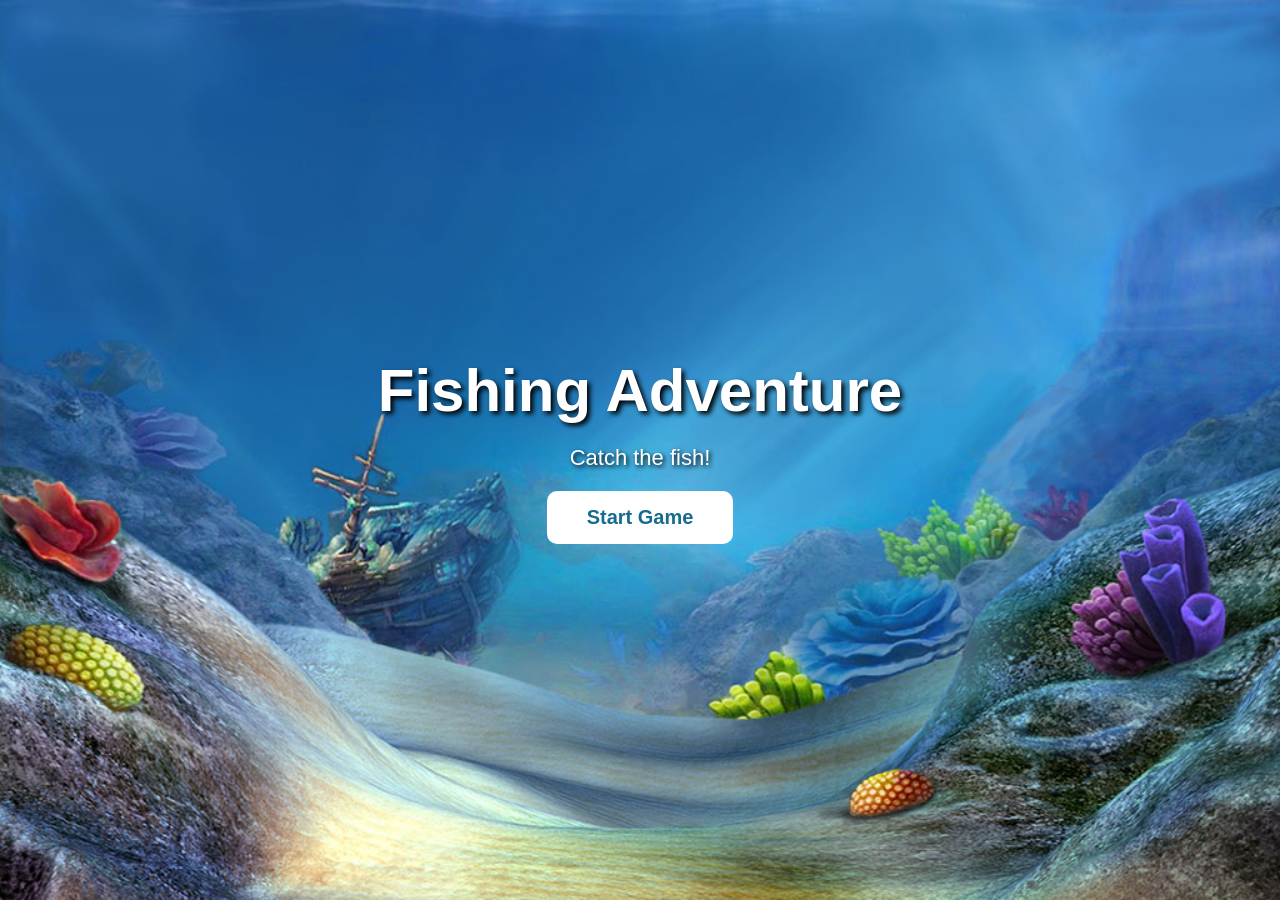
==== index.html @ b9acf716 "Add initial README and improve fish environment and fish movement" ====
<!DOCTYPE html>
<html lang="en">
<head>
  <meta charset="UTF-8">
  <meta name="viewport" content="width=device-width, initial-scale=1.0">

  <title>Fishing Adventure</title>

  <link rel="stylesheet" href="style.css">
</head>

<body>

  <!-- START SCREEN -->

  <div id="start-screen" class="start-screen">

    <div class="menu-content">

      <h1>Fishing Adventure</h1>

      <p>Catch the fish!</p>

      <button id="start-btn">
        Start Game
      </button>

    </div>

  </div>


  <!-- GAME SCREEN -->

  <div id="game-screen" class="game-screen">

    <!-- GAME INFO -->

    <div class="game-info">

      <div class="info-box">
        <span>Score</span>
        <strong id="score">0</strong>
      </div>

      <div class="info-box">
        <span>Fish Caught</span>
        <strong id="fish-caught">0</strong>
      </div>

      <div class="info-box">
        <span>Time</span>
        <strong id="timer">60</strong>
      </div>

    </div>


    <!-- FISH AREA -->

    <div id="game-area" class="game-area"></div>


    <!-- GAME OVER -->

    <div id="game-over" class="game-over">

      <h2>Game Over!</h2>

      <p>Your Score</p>

      <strong id="final-score">0</strong>

      <p>
        Fish Caught:
        <span id="final-fish">0</span>
      </p>

      <button id="restart-btn">
        Play Again
      </button>

    </div>

  </div>


  <script src="script.js"></script>

</body>
</html>
---- style.css ----
/* =========================
   RESET
========================= */

* {
  margin: 0;
  padding: 0;
  box-sizing: border-box;
}


/* =========================
   BODY
========================= */

body {
  font-family: Arial, sans-serif;
  overflow: hidden;
}


/* =========================
   START SCREEN
========================= */

.start-screen {
  position: fixed;

  inset: 0;

  z-index: 100;

  width: 100vw;
  height: 100vh;

  background-image: url("assets/images/startbg.jpg");

  background-size: cover;

  background-position: center;

  background-repeat: no-repeat;

  display: flex;

  justify-content: center;

  align-items: center;
}


.menu-content {
  display: flex;

  flex-direction: column;

  align-items: center;

  gap: 20px;
}


.menu-content h1 {
  font-size: 60px;

  color: white;

  text-shadow:
    3px 3px 5px black;
}


.menu-content p {
  font-size: 22px;

  color: white;

  text-shadow:
    2px 2px 4px black;
}


/* =========================
   BUTTONS
========================= */

button {
  padding: 15px 40px;

  border: none;

  border-radius: 10px;

  font-size: 20px;

  font-weight: bold;

  cursor: pointer;

  background-color: white;

  color: #166b8f;
}


button:hover {
  transform: scale(1.08);
}


/* =========================
   GAME SCREEN
========================= */

.game-screen {
  display: none;

  position: fixed;

  inset: 0;

  width: 100vw;

  height: 100vh;

  background-image:
    url("assets/images/game_bg_2_hd.jpg");

  background-size: cover;

  background-position: center;

  background-repeat: no-repeat;
}


/* =========================
   GAME INFO
========================= */

.game-info {
  position: absolute;

  top: 20px;

  left: 50%;

  transform: translateX(-50%);

  display: flex;

  gap: 15px;

  z-index: 50;
}


.info-box {
  min-width: 120px;

  padding: 10px 20px;

  background-color:
    rgba(255, 255, 255, 0.9);

  border-radius: 10px;

  text-align: center;
}


.info-box span {
  display: block;

  font-size: 14px;
}


.info-box strong {
  display: block;

  margin-top: 5px;

  font-size: 22px;

  color: #166b8f;
}


/* =========================
   GAME AREA
========================= */

.game-area {
  position: absolute;

  inset: 0;

  width: 100%;

  height: 100%;

  overflow: hidden;
}


/* =========================
   FISH
========================= */

.fish {
  position: absolute;

  width: 100px;

  height: 100px;

  cursor: pointer;

  z-index: 20;

  user-select: none;

  transition: transform 0.2s;
}


.fish:hover {
  transform: scale(1.1);
}


/* =========================
   GAME OVER
========================= */

.game-over {
  display: none;

  position: absolute;

  top: 50%;

  left: 50%;

  transform: translate(-50%, -50%);

  min-width: 350px;

  padding: 40px;

  background-color:
    rgba(255, 255, 255, 0.95);

  border-radius: 20px;

  text-align: center;

  z-index: 200;
}


.game-over h2 {
  font-size: 40px;

  margin-bottom: 20px;

  color: #166b8f;
}


.game-over p {
  font-size: 20px;

  margin: 10px 0;
}


#final-score {
  display: block;

  font-size: 60px;

  color: #166b8f;

  margin: 10px;
}


#restart-btn {
  margin-top: 20px;
}
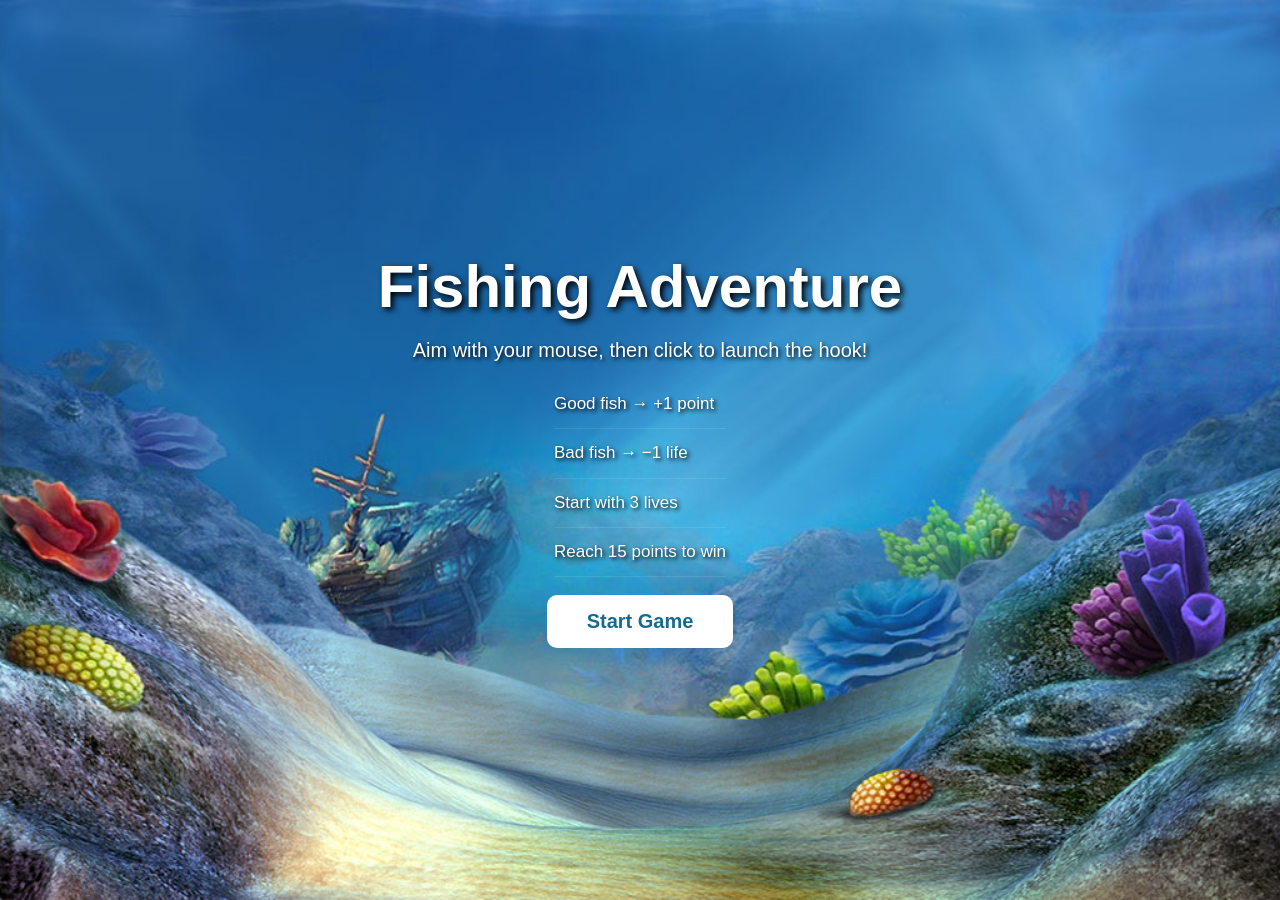
==== commit 54e0ee85: "Add fish movement, bad fish effects, and fishing rod mechanics" ====
--- a/index.html
+++ b/index.html
@@ -1,91 +1,84 @@
 <!DOCTYPE html>
 <html lang="en">
+
 <head>
   <meta charset="UTF-8">
   <meta name="viewport" content="width=device-width, initial-scale=1.0">
-
   <title>Fishing Adventure</title>
-
   <link rel="stylesheet" href="style.css">
 </head>
 
 <body>
 
-  <!-- START SCREEN -->
+<!-- ========================= START SCREEN ========================= -->
+<div id="start-screen" class="start-screen">
+  <div class="menu-content">
+    <h1>Fishing Adventure</h1>
+    <p>Aim with your mouse, then click to launch the hook!</p>
 
-  <div id="start-screen" class="start-screen">
+    <!-- تم تعديل القائمة لإزالة الإيموجي وجعلها أنظف -->
+    <ul class="rules">
+      <li>Good fish → +1 point</li>
+      <li>Bad fish → −1 life</li>
+      <li>Start with 3 lives</li>
+      <li>Reach 15 points to win</li>
+    </ul>
 
-    <div class="menu-content">
+    <button id="start-btn">Start Game</button>
+  </div>
+</div>
 
-      <h1>Fishing Adventure</h1>
+  <!-- ========================= GAME SCREEN ========================= -->
+  <div id="game-screen" class="game-screen">
 
-      <p>Catch the fish!</p>
+    <!-- HUD -->
+    <div class="game-info">
+      <div class="info-box">
+        <span>Score</span>
+        <strong id="score">0</strong>
+      </div>
+      <div class="info-box">
+        <span>Fish Caught</span>
+        <strong id="fish-caught">0</strong>
+      </div>
+      <div class="info-box">
+        <span>Lives</span>
+        <strong id="lives">❤️❤️❤️</strong>
+      </div>
+    </div>
 
-      <button id="start-btn">
-        Start Game
-      </button>
+    <!-- GAME AREA -->
+    <div id="game-area" class="game-area">
 
+      <!-- Fishing rod -->
+      <div id="rod">
+        <img id="rod-img" src="assets/images/rod.png" alt="">
+        <span id="rod-fallback">🎣</span>
+      </div>
+
+      <!-- Line + aim guide -->
+      <svg id="line-layer">
+        <line id="aim-line"  x1="0" y1="0" x2="0" y2="0"></line>
+        <line id="fish-line" x1="0" y1="0" x2="0" y2="0"></line>
+      </svg>
+
+      <!-- Hook -->
+      <div id="hook">🪝</div>
+
+    </div>
+
+    <!-- RESULT -->
+    <div id="game-over" class="game-over">
+      <h2 id="result-title">Game Over!</h2>
+      <p>Your Score</p>
+      <strong id="final-score">0</strong>
+      <p>Fish Caught: <span id="final-fish">0</span></p>
+      <button id="restart-btn">Play Again</button>
     </div>
 
   </div>
 
+  <script src="script.js"></script>
+</body>
 
-  <!-- GAME SCREEN -->
-
-  <div id="game-screen" class="game-screen">
-
-    <!-- GAME INFO -->
-
-    <div class="game-info">
-
-      <div class="info-box">
-        <span>Score</span>
-        <strong id="score">0</strong>
-      </div>
-
-      <div class="info-box">
-        <span>Fish Caught</span>
-        <strong id="fish-caught">0</strong>
-      </div>
-
-      <div class="info-box">
-        <span>Time</span>
-        <strong id="timer">60</strong>
-      </div>
-
-    </div>
-
-
-    <!-- FISH AREA -->
-
-    <div id="game-area" class="game-area"></div>
-
-
-    <!-- GAME OVER -->
-
-    <div id="game-over" class="game-over">
-
-      <h2>Game Over!</h2>
-
-      <p>Your Score</p>
-
-      <strong id="final-score">0</strong>
-
-      <p>
-        Fish Caught:
-        <span id="final-fish">0</span>
-      </p>
-
-      <button id="restart-btn">
-        Play Again
-      </button>
-
-    </div>
-
-  </div>
-
-
-  <script src="script.js"></script>
-
-</body>
 </html>
--- a/style.css
+++ b/style.css
@@ -1,291 +1,293 @@
-/* =========================
-   RESET
-========================= */
-
+/* ========================= RESET ========================= */
 * {
   margin: 0;
   padding: 0;
   box-sizing: border-box;
 }
 
-
-/* =========================
-   BODY
-========================= */
-
 body {
-  font-family: Arial, sans-serif;
+  font-family: Arial, Helvetica, sans-serif;
   overflow: hidden;
-}
-
-
-/* =========================
-   START SCREEN
-========================= */
-
+  background: #0b3d5c;
+}
+
+/* ========================= START SCREEN ========================= */
 .start-screen {
   position: fixed;
-
-  inset: 0;
-
+  inset: 0;
   z-index: 100;
-
-  width: 100vw;
-  height: 100vh;
-
+  background-color: #0b3d5c;
   background-image: url("assets/images/startbg.jpg");
-
   background-size: cover;
-
   background-position: center;
-
-  background-repeat: no-repeat;
-
   display: flex;
-
   justify-content: center;
-
   align-items: center;
 }
-
 
 .menu-content {
   display: flex;
-
   flex-direction: column;
-
   align-items: center;
-
-  gap: 20px;
-}
-
+  gap: 18px;
+  padding: 30px;
+}
 
 .menu-content h1 {
   font-size: 60px;
-
-  color: white;
-
-  text-shadow:
-    3px 3px 5px black;
-}
-
+  color: #fff;
+  text-shadow: 3px 3px 6px #000;
+}
 
 .menu-content p {
-  font-size: 22px;
-
-  color: white;
-
-  text-shadow:
-    2px 2px 4px black;
-}
-
-
-/* =========================
-   BUTTONS
-========================= */
-
+  font-size: 20px;
+  color: #fff;
+  text-shadow: 2px 2px 4px #000;
+}
+
+/* هذا الكود place for .rules */
+.rules {
+  list-style: none;
+  color: #fff;
+  font-size: 17px;
+  line-height: 1.9;
+  text-shadow: 2px 2px 4px #000;
+  /* تم إزالة الخلفية السوداء واللب organzing */
+}
+
+.rules li {
+  padding: 8px 0;
+  border-bottom: 1px solid rgba(255,255,255,0.1);
+}
+
+
+/* ========================= BUTTONS ========================= */
 button {
   padding: 15px 40px;
-
   border: none;
-
   border-radius: 10px;
-
   font-size: 20px;
-
   font-weight: bold;
-
   cursor: pointer;
-
-  background-color: white;
-
-  color: #166b8f;
-}
-
+  background-color: #fff;
+  color: #166b8f;
+  transition: transform .12s ease;
+}
 
 button:hover {
   transform: scale(1.08);
 }
 
-
-/* =========================
-   GAME SCREEN
-========================= */
-
+/* ========================= GAME SCREEN ========================= */
 .game-screen {
   display: none;
-
   position: fixed;
-
-  inset: 0;
-
-  width: 100vw;
-
-  height: 100vh;
-
-  background-image:
-    url("assets/images/game_bg_2_hd.jpg");
-
+  inset: 0;
+  background-color: #0b4a6f;
+  background-image: url("assets/images/game_bg_2_hd.jpg");
   background-size: cover;
-
   background-position: center;
-
-  background-repeat: no-repeat;
-}
-
-
-/* =========================
-   GAME INFO
-========================= */
-
+}
+
+/* ========================= HUD ========================= */
+/* ========================= HUD STYLE ========================= */
 .game-info {
   position: absolute;
-
   top: 20px;
-
   left: 50%;
-
   transform: translateX(-50%);
-
   display: flex;
-
-  gap: 15px;
-
+  gap: 25px;
   z-index: 50;
 }
 
-
 .info-box {
-  min-width: 120px;
-
-  padding: 10px 20px;
-
-  background-color:
-    rgba(255, 255, 255, 0.9);
-
-  border-radius: 10px;
-
+  min-width: 140px;
+  padding: 20px 30px;
+  background: rgba(255, 255, 255, 0.92);
+  backdrop-filter: blur(10px); /* Effect glassmaking */
+  border-radius: 25px;
   text-align: center;
-}
-
+  border: 1px solid rgba(255, 255, 255, 0.5);
+  box-shadow: 0 10px 40px rgba(0, 0, 0, 0.5);
+  transition: all 0.3s ease;
+}
+
+.info-box:hover {
+  box-shadow: 0 15px 50px rgba(0, 0, 0, 0.7);
+  transform: translateY(-5px);
+}
 
 .info-box span {
   display: block;
-
   font-size: 14px;
-}
-
+  color: #88c2d6; /* لون خفيف للعناوين */
+  text-transform: uppercase;
+  letter-spacing: 1px;
+  margin-bottom: 8px;
+}
 
 .info-box strong {
   display: block;
-
-  margin-top: 5px;
-
-  font-size: 22px;
-
-  color: #166b8f;
-}
-
-
-/* =========================
-   GAME AREA
-========================= */
-
+  font-size: 28px;
+  color: #166b8f;
+  font-weight: 900;
+  text-shadow: 2px 2px 4px rgba(0, 0, 0, 0.5);
+}
+/* ========================= GAME AREA ========================= */
 .game-area {
   position: absolute;
-
-  inset: 0;
-
+  inset: 0;
+  overflow: hidden;
+  cursor: crosshair;
+}
+
+/* every child is click-through so the area itself gets the click */
+.game-area > * {
+  pointer-events: none;
+}
+
+/* ========================= ROD ========================= */
+/* ========================= ROD ========================= */
+#rod {
+  position: absolute;
+  z-index: 30;
+  will-change: transform;
+}
+
+#rod-img {
   width: 100%;
-
   height: 100%;
-
-  overflow: hidden;
-}
-
-
-/* =========================
-   FISH
-========================= */
-
+  object-fit: contain;
+  display: block;
+  user-select: none;
+  -webkit-user-drag: none;
+}
+
+#rod-fallback {
+  display: none;
+  font-size: 64px;
+  line-height: 1;
+  text-align: center;
+}
+
+/* نقطة المعايرة الحمراء */
+#anchor-dot {
+  position: absolute;
+  width: 10px;
+  height: 10px;
+  margin: -5px 0 0 -5px;
+  border-radius: 50%;
+  background: #ff2d2d;
+  box-shadow: 0 0 8px #ff2d2d;
+  z-index: 99;
+  display: none;
+}
+
+/* ========================= LINE LAYER ========================= */
+#line-layer {
+  position: absolute;
+  inset: 0;
+  width: 100%;
+  height: 100%;
+  z-index: 28;
+}
+
+#fish-line {
+  stroke: #ffffff;
+  stroke-width: 2;
+  visibility: hidden;
+}
+
+#aim-line {
+  stroke: rgba(255, 255, 255, .55);
+  stroke-width: 3;
+  stroke-dasharray: 8 8;
+  stroke-linecap: round;
+  visibility: hidden;
+}
+
+/* ========================= HOOK ========================= */
+#hook {
+  position: absolute;
+  left: 0;
+  top: 0;
+  font-size: 30px;
+  line-height: 1;
+  z-index: 32;
+  visibility: hidden;
+  filter: drop-shadow(0 0 3px rgba(0, 0, 0, .6));
+}
+
+/* ========================= FISH ========================= */
 .fish {
   position: absolute;
-
   width: 100px;
-
   height: 100px;
-
-  cursor: pointer;
-
   z-index: 20;
-
-  user-select: none;
-
-  transition: transform 0.2s;
-}
-
-
-.fish:hover {
-  transform: scale(1.1);
-}
-
-
-/* =========================
-   GAME OVER
-========================= */
-
+}
+
+.fish.bad {
+  filter: drop-shadow(0 0 8px #ff2d2d) hue-rotate(-20deg) saturate(1.6);
+  animation: badPulse 1s ease-in-out infinite;
+}
+
+@keyframes badPulse {
+  0%, 100% { filter: drop-shadow(0 0 6px #ff2d2d) saturate(1.5); }
+  50%      { filter: drop-shadow(0 0 16px #ff2d2d) saturate(2); }
+}
+
+/* ========================= POPUP FEEDBACK ========================= */
+.popup {
+  position: absolute;
+  z-index: 60;
+  font-size: 30px;
+  font-weight: bold;
+  text-shadow: 2px 2px 4px #000;
+  transform: translate(-50%, -50%);
+  animation: floatUp .9s ease-out forwards;
+}
+
+.popup.good { color: #6cff7a; }
+.popup.bad  { color: #ff5f5f; }
+
+@keyframes floatUp {
+  0%   { opacity: 1; transform: translate(-50%, -50%) scale(1); }
+  100% { opacity: 0; transform: translate(-50%, -160%) scale(1.4); }
+}
+
+/* ========================= GAME OVER ========================= */
 .game-over {
   display: none;
-
-  position: absolute;
-
+  position: absolute;
   top: 50%;
-
   left: 50%;
-
   transform: translate(-50%, -50%);
-
   min-width: 350px;
-
   padding: 40px;
-
-  background-color:
-    rgba(255, 255, 255, 0.95);
-
+  background-color: rgba(255, 255, 255, .95);
   border-radius: 20px;
-
   text-align: center;
-
   z-index: 200;
 }
-
 
 .game-over h2 {
   font-size: 40px;
-
   margin-bottom: 20px;
-
-  color: #166b8f;
-}
-
+  color: #166b8f;
+}
 
 .game-over p {
   font-size: 20px;
-
   margin: 10px 0;
 }
 
-
 #final-score {
   display: block;
-
   font-size: 60px;
-
-  color: #166b8f;
-
+  color: #166b8f;
   margin: 10px;
 }
-
 
 #restart-btn {
   margin-top: 20px;
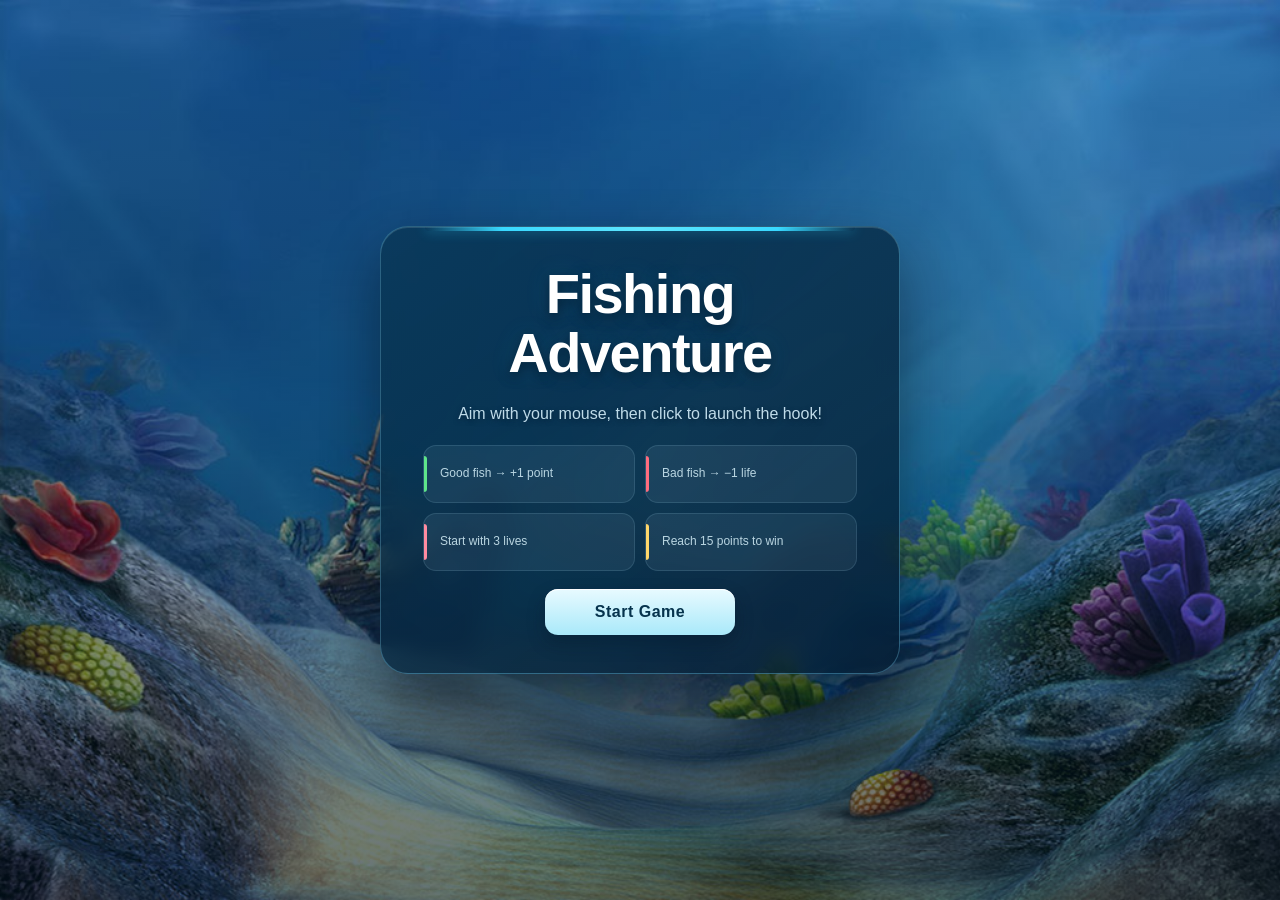
==== commit 1ab8a670: "add some comments" ====
--- a/index.html
+++ b/index.html
@@ -1,4 +1,5 @@
 <!DOCTYPE html>
+
 <html lang="en">
 
 <head>
@@ -10,75 +11,91 @@
 
 <body>
 
-<!-- ========================= START SCREEN ========================= -->
+<!-- Start menu -->
+
 <div id="start-screen" class="start-screen">
   <div class="menu-content">
     <h1>Fishing Adventure</h1>
     <p>Aim with your mouse, then click to launch the hook!</p>
 
-    <!-- تم تعديل القائمة لإزالة الإيموجي وجعلها أنظف -->
-    <ul class="rules">
-      <li>Good fish → +1 point</li>
-      <li>Bad fish → −1 life</li>
-      <li>Start with 3 lives</li>
-      <li>Reach 15 points to win</li>
-    </ul>
 
-    <button id="start-btn">Start Game</button>
+<!-- Game rules -->
+<ul class="rules">
+  <li>Good fish → +1 point</li>
+  <li>Bad fish → −1 life</li>
+  <li>Start with 3 lives</li>
+  <li>Reach 15 points to win</li>
+</ul>
+
+<button id="start-btn">Start Game</button>
+
+
   </div>
 </div>
 
-  <!-- ========================= GAME SCREEN ========================= -->
-  <div id="game-screen" class="game-screen">
+<!-- Game screen -->
 
-    <!-- HUD -->
-    <div class="game-info">
-      <div class="info-box">
-        <span>Score</span>
-        <strong id="score">0</strong>
-      </div>
-      <div class="info-box">
-        <span>Fish Caught</span>
-        <strong id="fish-caught">0</strong>
-      </div>
-      <div class="info-box">
-        <span>Lives</span>
-        <strong id="lives">❤️❤️❤️</strong>
-      </div>
+<div id="game-screen" class="game-screen">
+
+  <!-- Score and lives -->
+
+  <div class="game-info">
+    <div class="info-box">
+      <span>Score</span>
+      <strong id="score">0</strong>
     </div>
 
-    <!-- GAME AREA -->
-    <div id="game-area" class="game-area">
+```
+<div class="info-box">
+  <span>Fish Caught</span>
+  <strong id="fish-caught">0</strong>
+</div>
 
-      <!-- Fishing rod -->
-      <div id="rod">
-        <img id="rod-img" src="assets/images/rod.png" alt="">
-        <span id="rod-fallback">🎣</span>
-      </div>
-
-      <!-- Line + aim guide -->
-      <svg id="line-layer">
-        <line id="aim-line"  x1="0" y1="0" x2="0" y2="0"></line>
-        <line id="fish-line" x1="0" y1="0" x2="0" y2="0"></line>
-      </svg>
-
-      <!-- Hook -->
-      <div id="hook">🪝</div>
-
-    </div>
-
-    <!-- RESULT -->
-    <div id="game-over" class="game-over">
-      <h2 id="result-title">Game Over!</h2>
-      <p>Your Score</p>
-      <strong id="final-score">0</strong>
-      <p>Fish Caught: <span id="final-fish">0</span></p>
-      <button id="restart-btn">Play Again</button>
-    </div>
+<div class="info-box">
+  <span>Lives</span>
+  <strong id="lives">❤️❤️❤️</strong>
+</div>
+```
 
   </div>
 
-  <script src="script.js"></script>
+  <!-- Game area -->
+
+  <div id="game-area" class="game-area">
+
+```
+<!-- Fishing rod -->
+<div id="rod">
+  <img id="rod-img" src="assets/images/rod.png" alt="">
+  <span id="rod-fallback">🎣</span>
+</div>
+
+<!-- Lines for aiming and fishing -->
+<svg id="line-layer">
+  <line id="aim-line" x1="0" y1="0" x2="0" y2="0"></line>
+  <line id="fish-line" x1="0" y1="0" x2="0" y2="0"></line>
+</svg>
+
+<!-- Hook -->
+<div id="hook">🪝</div>
+```
+
+  </div>
+
+  <!-- Game result -->
+
+  <div id="game-over" class="game-over">
+    <h2 id="result-title">Game Over!</h2>
+    <p>Your Score</p>
+    <strong id="final-score">0</strong>
+    <p>Fish Caught: <span id="final-fish">0</span></p>
+    <button id="restart-btn">Play Again</button>
+  </div>
+
+</div>
+
+<script src="script.js"></script>
+
 </body>
 
-</html>+</html>
--- a/style.css
+++ b/style.css
@@ -1,294 +1,707 @@
-/* ========================= RESET ========================= */
+/* Reset */
+
 * {
   margin: 0;
   padding: 0;
   box-sizing: border-box;
-}
-
+  }
+
+html,
 body {
-  font-family: Arial, Helvetica, sans-serif;
-  overflow: hidden;
-  background: #0b3d5c;
-}
-
-/* ========================= START SCREEN ========================= */
+width: 100%;
+height: 100%;
+}
+
+body {
+font-family: Arial, Helvetica, sans-serif;
+overflow: hidden;
+background: #062d47;
+}
+
+/* Start screen */
 .start-screen {
-  position: fixed;
-  inset: 0;
-  z-index: 100;
-  background-color: #0b3d5c;
-  background-image: url("assets/images/startbg.jpg");
-  background-size: cover;
-  background-position: center;
-  display: flex;
-  justify-content: center;
-  align-items: center;
+position: fixed;
+inset: 0;
+z-index: 300;
+
+display: flex;
+align-items: center;
+justify-content: center;
+
+padding: 24px;
+
+background-color: #0b3d5c;
+background-image:
+linear-gradient(
+180deg,
+rgba(3, 27, 46, 0.15),
+rgba(2, 22, 38, 0.6)
+),
+url("assets/images/startbg.jpg");
+
+background-size: cover;
+background-position: center;
 }
 
 .menu-content {
-  display: flex;
-  flex-direction: column;
-  align-items: center;
-  gap: 18px;
-  padding: 30px;
+position: relative;
+width: min(520px, 94vw);
+
+display: flex;
+flex-direction: column;
+align-items: center;
+gap: 18px;
+
+padding: 38px 42px;
+
+background:
+linear-gradient(
+145deg,
+rgba(8, 54, 84, 0.78),
+rgba(4, 28, 50, 0.82)
+);
+
+border: 1px solid rgba(126, 219, 250, 0.3);
+border-radius: 28px;
+
+box-shadow:
+0 24px 55px rgba(0, 15, 30, 0.48),
+inset 0 1px 0 rgba(255, 255, 255, 0.13);
+
+backdrop-filter: blur(10px);
+-webkit-backdrop-filter: blur(10px);
+
+overflow: hidden;
+}
+
+/* Top line */
+.menu-content::before {
+content: "";
+position: absolute;
+top: 0;
+left: 44px;
+right: 44px;
+height: 4px;
+
+background: linear-gradient(
+90deg,
+transparent,
+#38d8ff 18%,
+#5ee6ff 50%,
+#38d8ff 82%,
+transparent
+);
+
+border-radius: 0 0 8px 8px;
+box-shadow: 0 0 12px rgba(56, 216, 255, 0.42);
 }
 
 .menu-content h1 {
-  font-size: 60px;
-  color: #fff;
-  text-shadow: 3px 3px 6px #000;
+color: #ffffff;
+font-size: clamp(38px, 5vw, 56px);
+font-weight: 900;
+line-height: 1.05;
+letter-spacing: -1.5px;
+text-align: center;
+
+text-shadow:
+0 4px 12px rgba(0, 19, 35, 0.65),
+0 0 25px rgba(64, 207, 255, 0.15);
 }
 
 .menu-content p {
-  font-size: 20px;
-  color: #fff;
-  text-shadow: 2px 2px 4px #000;
-}
-
-/* هذا الكود place for .rules */
+max-width: 400px;
+
+color: rgba(218, 244, 255, 0.88);
+font-size: 16px;
+line-height: 1.6;
+text-align: center;
+
+text-shadow: 0 2px 5px rgba(0, 20, 38, 0.5);
+}
+
+/* Game rules */
 .rules {
-  list-style: none;
-  color: #fff;
-  font-size: 17px;
-  line-height: 1.9;
-  text-shadow: 2px 2px 4px #000;
-  /* تم إزالة الخلفية السوداء واللب organzing */
+width: 100%;
+
+display: grid;
+grid-template-columns: 1fr 1fr;
+gap: 10px;
+
+list-style: none;
 }
 
 .rules li {
-  padding: 8px 0;
-  border-bottom: 1px solid rgba(255,255,255,0.1);
-}
-
-
-/* ========================= BUTTONS ========================= */
+position: relative;
+
+min-height: 58px;
+padding: 11px 12px 11px 16px;
+
+display: flex;
+flex-direction: column;
+justify-content: center;
+gap: 3px;
+
+background: rgba(204, 240, 255, 0.07);
+border: 1px solid rgba(177, 231, 251, 0.13);
+border-radius: 13px;
+
+color: rgba(221, 246, 255, 0.82);
+font-size: 12px;
+line-height: 1.25;
+
+overflow: hidden;
+}
+
+/* Rule colors */
+.rules li::before {
+content: "";
+position: absolute;
+top: 10px;
+bottom: 10px;
+left: 0;
+
+width: 3px;
+border-radius: 0 5px 5px 0;
+}
+
+.rules li:nth-child(1)::before {
+background: #5ee58a;
+}
+
+.rules li:nth-child(2)::before {
+background: #ff6c7e;
+}
+
+.rules li:nth-child(3)::before {
+background: #ff8ba0;
+}
+
+.rules li:nth-child(4)::before {
+background: #ffd76a;
+}
+
+.rule-title {
+color: #ffffff;
+font-size: 13px;
+font-weight: 800;
+letter-spacing: 0.3px;
+}
+
+.rule-value {
+color: rgba(195, 233, 247, 0.72);
+font-size: 11px;
+font-weight: 600;
+}
+
+/* Buttons */
 button {
-  padding: 15px 40px;
-  border: none;
-  border-radius: 10px;
-  font-size: 20px;
-  font-weight: bold;
-  cursor: pointer;
-  background-color: #fff;
-  color: #166b8f;
-  transition: transform .12s ease;
+min-width: 190px;
+padding: 14px 32px;
+
+border: 0;
+border-radius: 13px;
+
+color: #06334d;
+background: linear-gradient(180deg, #e8faff, #a9e9fa);
+
+font-family: inherit;
+font-size: 16px;
+font-weight: 900;
+letter-spacing: 0.5px;
+
+cursor: pointer;
+
+box-shadow:
+0 8px 18px rgba(0, 19, 34, 0.3),
+inset 0 1px 0 rgba(255, 255, 255, 0.9);
+
+transition:
+transform 0.18s ease,
+box-shadow 0.18s ease,
+filter 0.18s ease;
 }
 
 button:hover {
-  transform: scale(1.08);
-}
-
-/* ========================= GAME SCREEN ========================= */
+transform: translateY(-2px);
+filter: brightness(1.05);
+
+box-shadow:
+0 12px 24px rgba(0, 19, 34, 0.38),
+inset 0 1px 0 rgba(255, 255, 255, 0.95);
+}
+
+button:active {
+transform: translateY(0);
+}
+
+/* Game screen */
 .game-screen {
-  display: none;
-  position: fixed;
-  inset: 0;
-  background-color: #0b4a6f;
-  background-image: url("assets/images/game_bg_2_hd.jpg");
-  background-size: cover;
-  background-position: center;
-}
-
-/* ========================= HUD ========================= */
-/* ========================= HUD STYLE ========================= */
+display: none;
+position: fixed;
+inset: 0;
+
+background-color: #0b4a6f;
+background-image: url("assets/images/game_bg_2_hd.jpg");
+background-size: cover;
+background-position: center;
+}
+
+/* Game info */
 .game-info {
-  position: absolute;
-  top: 20px;
-  left: 50%;
-  transform: translateX(-50%);
-  display: flex;
-  gap: 25px;
-  z-index: 50;
+position: absolute;
+top: 18px;
+left: 50%;
+z-index: 50;
+
+display: flex;
+align-items: center;
+gap: 14px;
+
+transform: translateX(-50%);
 }
 
 .info-box {
-  min-width: 140px;
-  padding: 20px 30px;
-  background: rgba(255, 255, 255, 0.92);
-  backdrop-filter: blur(10px); /* Effect glassmaking */
-  border-radius: 25px;
-  text-align: center;
-  border: 1px solid rgba(255, 255, 255, 0.5);
-  box-shadow: 0 10px 40px rgba(0, 0, 0, 0.5);
-  transition: all 0.3s ease;
-}
-
+position: relative;
+
+width: 180px;
+height: 94px;
+padding: 14px 18px;
+
+display: flex;
+flex-direction: column;
+align-items: center;
+justify-content: center;
+
+background:
+linear-gradient(
+155deg,
+rgba(17, 72, 108, 0.68),
+rgba(4, 32, 60, 0.76)
+);
+
+border: 1px solid rgba(58, 192, 236, 0.32);
+border-radius: 17px;
+
+box-shadow:
+0 9px 22px rgba(0, 18, 35, 0.27),
+inset 0 1px 0 rgba(255, 255, 255, 0.11);
+
+backdrop-filter: blur(7px);
+-webkit-backdrop-filter: blur(7px);
+
+text-align: center;
+overflow: hidden;
+
+transition:
+transform 0.18s ease,
+border-color 0.18s ease,
+background 0.18s ease;
+}
+
+/* Top line */
+.info-box::before {
+content: "";
+position: absolute;
+top: 0;
+left: 18px;
+right: 18px;
+
+height: 3px;
+
+background: linear-gradient(
+90deg,
+transparent,
+#35d7ff 18%,
+#55e3ff 50%,
+#35d7ff 82%,
+transparent
+);
+
+border-radius: 0 0 5px 5px;
+
+box-shadow: 0 0 8px rgba(47, 214, 255, 0.38);
+}
+
+/* Light effect */
+.info-box::after {
+content: "";
+position: absolute;
+inset: 0;
+
+background: linear-gradient(
+180deg,
+rgba(255, 255, 255, 0.045),
+transparent 55%
+);
+
+pointer-events: none;
+}
+
+/* Info title */
+.info-box span {
+position: relative;
+z-index: 1;
+
+display: block;
+margin-bottom: 8px;
+
+color: rgba(171, 226, 246, 0.88);
+font-size: 12px;
+font-weight: 800;
+line-height: 1;
+letter-spacing: 1.5px;
+text-transform: uppercase;
+
+text-shadow: 0 2px 4px rgba(0, 20, 38, 0.4);
+}
+
+/* Info value */
+.info-box strong {
+position: relative;
+z-index: 1;
+
+display: block;
+
+color: #ffffff;
+font-size: 31px;
+font-weight: 900;
+line-height: 1;
+
+text-shadow: 0 3px 7px rgba(0, 13, 27, 0.5);
+}
+
+/* Value colors */
+.score-box strong {
+color: #51d8ff;
+}
+
+.caught-box strong {
+color: #7be6ff;
+}
+
+/* Lives */
+.lives-box strong {
+color: #ff6078;
+font-size: 25px;
+letter-spacing: 5px;
+white-space: nowrap;
+
+text-shadow:
+0 2px 0 rgba(115, 18, 38, 0.85),
+0 4px 7px rgba(0, 0, 0, 0.35);
+}
+
+/* Hover effect */
 .info-box:hover {
-  box-shadow: 0 15px 50px rgba(0, 0, 0, 0.7);
-  transform: translateY(-5px);
+transform: translateY(-2px);
+
+background:
+linear-gradient(
+155deg,
+rgba(20, 82, 121, 0.73),
+rgba(5, 38, 69, 0.8)
+);
+
+border-color: rgba(79, 216, 255, 0.55);
+}
+
+/* Game area */
+.game-area {
+position: absolute;
+inset: 0;
+
+overflow: hidden;
+cursor: crosshair;
+}
+
+/* Mouse clicks go to the game area */
+.game-area > * {
+pointer-events: none;
+}
+
+/* Fishing rod */
+#rod {
+position: absolute;
+z-index: 30;
+will-change: transform;
+}
+
+#rod-img {
+width: 100%;
+height: 100%;
+
+display: block;
+object-fit: contain;
+
+user-select: none;
+-webkit-user-drag: none;
+}
+
+#rod-fallback {
+display: none;
+font-size: 64px;
+line-height: 1;
+text-align: center;
+}
+
+/* Anchor point */
+#anchor-dot {
+position: absolute;
+z-index: 99;
+
+width: 10px;
+height: 10px;
+margin: -5px 0 0 -5px;
+
+background: #ff2d2d;
+border-radius: 50%;
+
+box-shadow: 0 0 8px #ff2d2d;
+
+display: none;
+}
+
+/* Fishing lines */
+#line-layer {
+position: absolute;
+inset: 0;
+z-index: 28;
+
+width: 100%;
+height: 100%;
+}
+
+#fish-line {
+stroke: rgba(255, 255, 255, 0.9);
+stroke-width: 2;
+visibility: hidden;
+}
+
+#aim-line {
+stroke: rgba(255, 255, 255, 0.55);
+stroke-width: 3;
+stroke-dasharray: 8 8;
+stroke-linecap: round;
+visibility: hidden;
+}
+
+/* Hook */
+#hook {
+position: absolute;
+top: 0;
+left: 0;
+z-index: 32;
+
+font-size: 30px;
+line-height: 1;
+
+visibility: hidden;
+
+filter: drop-shadow(0 0 3px rgba(0, 0, 0, 0.6));
+}
+
+/* Fish */
+.fish {
+position: absolute;
+z-index: 20;
+
+width: 100px;
+height: 100px;
+}
+
+.fish.bad {
+filter:
+drop-shadow(0 0 8px #ff2d2d)
+hue-rotate(-20deg)
+saturate(1.6);
+
+animation: badPulse 1s ease-in-out infinite;
+}
+
+@keyframes badPulse {
+0%,
+100% {
+filter:
+drop-shadow(0 0 6px #ff2d2d)
+saturate(1.5);
+}
+
+50% {
+filter:
+drop-shadow(0 0 16px #ff2d2d)
+saturate(2);
+}
+}
+
+/* Score popup */
+.popup {
+position: absolute;
+z-index: 60;
+
+font-size: 28px;
+font-weight: 900;
+
+text-shadow: 2px 2px 5px rgba(0, 0, 0, 0.75);
+
+transform: translate(-50%, -50%);
+animation: floatUp 0.9s ease-out forwards;
+}
+
+.popup.good {
+color: #6cff7a;
+}
+
+.popup.bad {
+color: #ff6078;
+}
+
+@keyframes floatUp {
+0% {
+opacity: 1;
+transform: translate(-50%, -50%) scale(0.9);
+}
+
+100% {
+opacity: 0;
+transform: translate(-50%, -160%) scale(1.25);
+}
+}
+
+/* Game over screen */
+.game-over {
+display: none;
+
+position: absolute;
+top: 50%;
+left: 50%;
+z-index: 200;
+
+width: min(390px, calc(100% - 32px));
+padding: 38px 34px;
+
+background:
+linear-gradient(
+145deg,
+rgba(9, 57, 87, 0.95),
+rgba(4, 29, 52, 0.96)
+);
+
+border: 1px solid rgba(83, 207, 246, 0.32);
+border-radius: 24px;
+
+box-shadow:
+0 24px 55px rgba(0, 15, 30, 0.55),
+inset 0 1px 0 rgba(255, 255, 255, 0.12);
+
+backdrop-filter: blur(12px);
+-webkit-backdrop-filter: blur(12px);
+
+text-align: center;
+
+transform: translate(-50%, -50%);
+}
+
+.game-over h2 {
+margin-bottom: 20px;
+
+color: #ffffff;
+font-size: 38px;
+font-weight: 900;
+
+text-shadow: 0 4px 10px rgba(0, 15, 30, 0.5);
+}
+
+.game-over p {
+margin: 10px 0;
+
+color: rgba(205, 239, 251, 0.78);
+font-size: 15px;
+font-weight: 700;
+letter-spacing: 0.8px;
+text-transform: uppercase;
+}
+
+#final-score {
+display: block;
+margin: 12px;
+
+color: #5edfff;
+font-size: 62px;
+font-weight: 900;
+
+text-shadow: 0 4px 12px rgba(0, 13, 27, 0.45);
+}
+
+#final-fish {
+color: #ffffff;
+font-weight: 900;
+}
+
+#restart-btn {
+width: 100%;
+margin-top: 20px;
+}
+
+/* Mobile layout */
+@media (max-width: 700px) {
+.menu-content {
+padding: 30px 22px;
+border-radius: 22px;
+}
+
+.rules {
+grid-template-columns: 1fr;
+}
+
+.game-info {
+top: 10px;
+width: calc(100% - 18px);
+gap: 7px;
+}
+
+.info-box {
+flex: 1;
+width: auto;
+min-width: 0;
+height: 78px;
+padding: 10px 6px;
+border-radius: 14px;
+}
+
+.info-box::before {
+left: 9px;
+right: 9px;
 }
 
 .info-box span {
-  display: block;
-  font-size: 14px;
-  color: #88c2d6; /* لون خفيف للعناوين */
-  text-transform: uppercase;
-  letter-spacing: 1px;
-  margin-bottom: 8px;
+margin-bottom: 6px;
+font-size: 9px;
+letter-spacing: 0.7px;
 }
 
 .info-box strong {
-  display: block;
-  font-size: 28px;
-  color: #166b8f;
-  font-weight: 900;
-  text-shadow: 2px 2px 4px rgba(0, 0, 0, 0.5);
-}
-/* ========================= GAME AREA ========================= */
-.game-area {
-  position: absolute;
-  inset: 0;
-  overflow: hidden;
-  cursor: crosshair;
-}
-
-/* every child is click-through so the area itself gets the click */
-.game-area > * {
-  pointer-events: none;
-}
-
-/* ========================= ROD ========================= */
-/* ========================= ROD ========================= */
-#rod {
-  position: absolute;
-  z-index: 30;
-  will-change: transform;
-}
-
-#rod-img {
-  width: 100%;
-  height: 100%;
-  object-fit: contain;
-  display: block;
-  user-select: none;
-  -webkit-user-drag: none;
-}
-
-#rod-fallback {
-  display: none;
-  font-size: 64px;
-  line-height: 1;
-  text-align: center;
-}
-
-/* نقطة المعايرة الحمراء */
-#anchor-dot {
-  position: absolute;
-  width: 10px;
-  height: 10px;
-  margin: -5px 0 0 -5px;
-  border-radius: 50%;
-  background: #ff2d2d;
-  box-shadow: 0 0 8px #ff2d2d;
-  z-index: 99;
-  display: none;
-}
-
-/* ========================= LINE LAYER ========================= */
-#line-layer {
-  position: absolute;
-  inset: 0;
-  width: 100%;
-  height: 100%;
-  z-index: 28;
-}
-
-#fish-line {
-  stroke: #ffffff;
-  stroke-width: 2;
-  visibility: hidden;
-}
-
-#aim-line {
-  stroke: rgba(255, 255, 255, .55);
-  stroke-width: 3;
-  stroke-dasharray: 8 8;
-  stroke-linecap: round;
-  visibility: hidden;
-}
-
-/* ========================= HOOK ========================= */
-#hook {
-  position: absolute;
-  left: 0;
-  top: 0;
-  font-size: 30px;
-  line-height: 1;
-  z-index: 32;
-  visibility: hidden;
-  filter: drop-shadow(0 0 3px rgba(0, 0, 0, .6));
-}
-
-/* ========================= FISH ========================= */
-.fish {
-  position: absolute;
-  width: 100px;
-  height: 100px;
-  z-index: 20;
-}
-
-.fish.bad {
-  filter: drop-shadow(0 0 8px #ff2d2d) hue-rotate(-20deg) saturate(1.6);
-  animation: badPulse 1s ease-in-out infinite;
-}
-
-@keyframes badPulse {
-  0%, 100% { filter: drop-shadow(0 0 6px #ff2d2d) saturate(1.5); }
-  50%      { filter: drop-shadow(0 0 16px #ff2d2d) saturate(2); }
-}
-
-/* ========================= POPUP FEEDBACK ========================= */
-.popup {
-  position: absolute;
-  z-index: 60;
-  font-size: 30px;
-  font-weight: bold;
-  text-shadow: 2px 2px 4px #000;
-  transform: translate(-50%, -50%);
-  animation: floatUp .9s ease-out forwards;
-}
-
-.popup.good { color: #6cff7a; }
-.popup.bad  { color: #ff5f5f; }
-
-@keyframes floatUp {
-  0%   { opacity: 1; transform: translate(-50%, -50%) scale(1); }
-  100% { opacity: 0; transform: translate(-50%, -160%) scale(1.4); }
-}
-
-/* ========================= GAME OVER ========================= */
-.game-over {
-  display: none;
-  position: absolute;
-  top: 50%;
-  left: 50%;
-  transform: translate(-50%, -50%);
-  min-width: 350px;
-  padding: 40px;
-  background-color: rgba(255, 255, 255, .95);
-  border-radius: 20px;
-  text-align: center;
-  z-index: 200;
-}
-
-.game-over h2 {
-  font-size: 40px;
-  margin-bottom: 20px;
-  color: #166b8f;
-}
-
-.game-over p {
-  font-size: 20px;
-  margin: 10px 0;
-}
-
-#final-score {
-  display: block;
-  font-size: 60px;
-  color: #166b8f;
-  margin: 10px;
-}
-
-#restart-btn {
-  margin-top: 20px;
-}+font-size: 25px;
+}
+
+.lives-box strong {
+font-size: 18px;
+letter-spacing: 2px;
+}
+}
+
+@media (max-height: 650px) {
+.menu-content {
+gap: 12px;
+padding-top: 24px;
+padding-bottom: 24px;
+}
+
+.menu-content h1 {
+font-size: 38px;
+}
+
+.rules li {
+min-height: 50px;
+}
+}
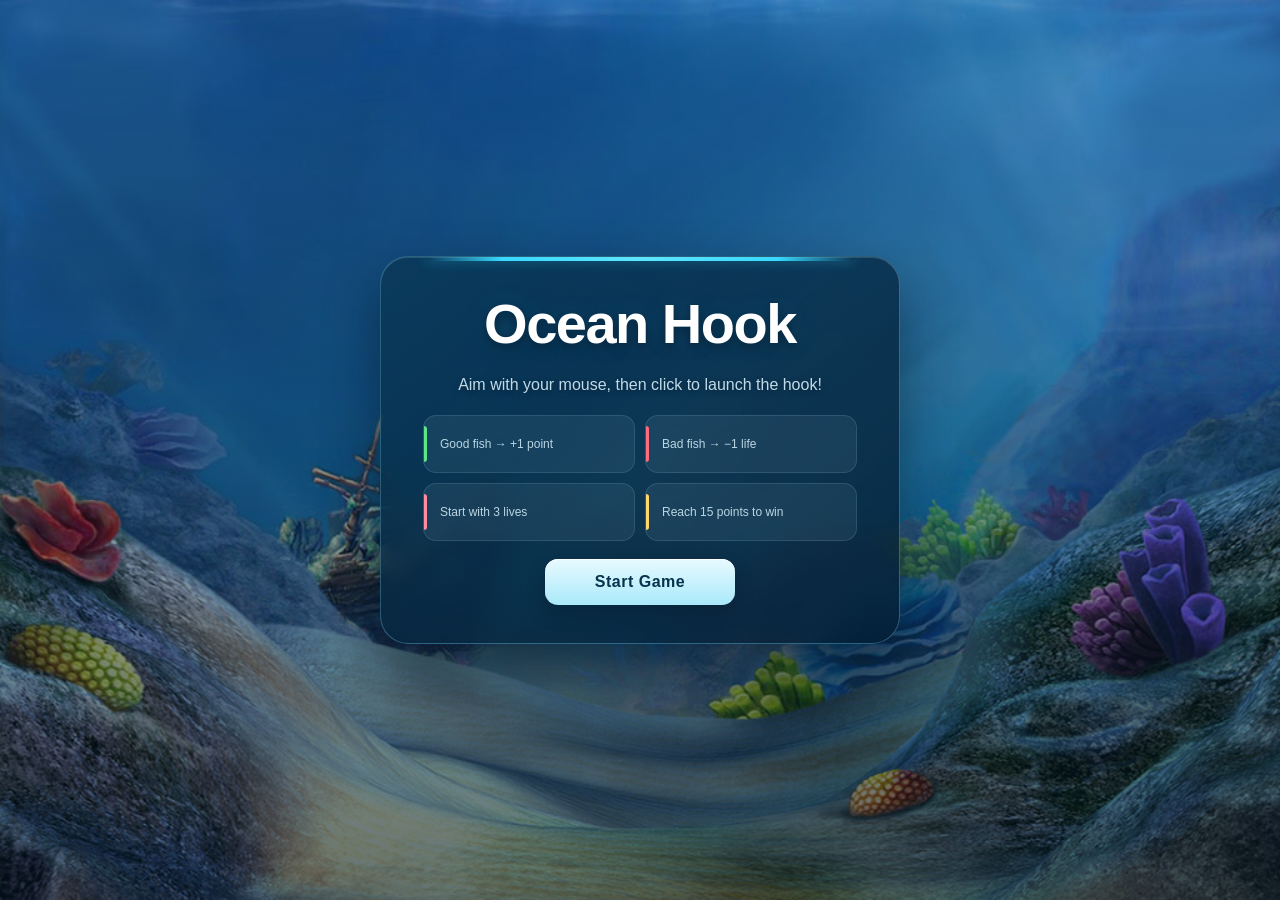
==== commit 40fa7039: "refresh" ====
--- a/index.html
+++ b/index.html
@@ -5,8 +5,9 @@
 <head>
   <meta charset="UTF-8">
   <meta name="viewport" content="width=device-width, initial-scale=1.0">
-  <title>Fishing Adventure</title>
+  <title>Ocean Hook</title>
   <link rel="stylesheet" href="style.css">
+  <script defer src="script.js"></script>
 </head>
 
 <body>
@@ -15,87 +16,73 @@
 
 <div id="start-screen" class="start-screen">
   <div class="menu-content">
-    <h1>Fishing Adventure</h1>
+    <h1>Ocean Hook</h1>
     <p>Aim with your mouse, then click to launch the hook!</p>
 
 
-<!-- Game rules -->
-<ul class="rules">
-  <li>Good fish → +1 point</li>
-  <li>Bad fish → −1 life</li>
-  <li>Start with 3 lives</li>
-  <li>Reach 15 points to win</li>
-</ul>
+    <!-- Game rules -->
+    <ul class="rules">
+      <li>Good fish → +1 point</li>
+      <li>Bad fish → −1 life</li>
+      <li>Start with 3 lives</li>
+      <li>Reach 15 points to win</li>
+    </ul>
 
-<button id="start-btn">Start Game</button>
-
-
+    <button id="start-btn">Start Game</button>
   </div>
 </div>
 
 <!-- Game screen -->
-
 <div id="game-screen" class="game-screen">
 
   <!-- Score and lives -->
-
   <div class="game-info">
     <div class="info-box">
       <span>Score</span>
       <strong id="score">0</strong>
     </div>
 
-```
-<div class="info-box">
-  <span>Fish Caught</span>
-  <strong id="fish-caught">0</strong>
-</div>
-
-<div class="info-box">
+  <div class="info-box">
+    <span>Creatures Caught</span>
+    <strong id="fish-caught">0</strong>
+  </div>
+  <div class="info-box">
   <span>Lives</span>
   <strong id="lives">❤️❤️❤️</strong>
 </div>
-```
+
 
   </div>
 
   <!-- Game area -->
-
   <div id="game-area" class="game-area">
 
-```
-<!-- Fishing rod -->
-<div id="rod">
-  <img id="rod-img" src="assets/images/rod.png" alt="">
-  <span id="rod-fallback">🎣</span>
-</div>
+    <!-- Fishing rod -->
+    <div id="rod">
+      <img id="rod-img" src="assets/images/rod.png" alt="">
+      <span id="rod-fallback">🎣</span>
+    </div>
 
-<!-- Lines for aiming and fishing -->
-<svg id="line-layer">
-  <line id="aim-line" x1="0" y1="0" x2="0" y2="0"></line>
-  <line id="fish-line" x1="0" y1="0" x2="0" y2="0"></line>
-</svg>
+    <!-- Lines for aiming and fishing -->
+    <svg id="line-layer">
+      <line id="aim-line" x1="0" y1="0" x2="0" y2="0"></line>
+      <line id="fish-line" x1="0" y1="0" x2="0" y2="0"></line>
+    </svg>
 
-<!-- Hook -->
-<div id="hook">🪝</div>
-```
-
+    <!-- Hook -->
+    <div id="hook">🪝</div>
   </div>
 
-  <!-- Game result -->
-
-  <div id="game-over" class="game-over">
-    <h2 id="result-title">Game Over!</h2>
-    <p>Your Score</p>
-    <strong id="final-score">0</strong>
-    <p>Fish Caught: <span id="final-fish">0</span></p>
-    <button id="restart-btn">Play Again</button>
+<!-- Game result -->
+    <div id="game-over" class="game-over">
+      <h2 id="result-title">Game Over!</h2>
+      <p>Your Score</p>
+      <strong id="final-score">0</strong>
+      <p>Creatures Caught: <span id="final-fish">0</span></p>
+      <button id="restart-btn">Play Again</button>
+    </div>
   </div>
 
-</div>
-
-<script src="script.js"></script>
 
 </body>
-
 </html>
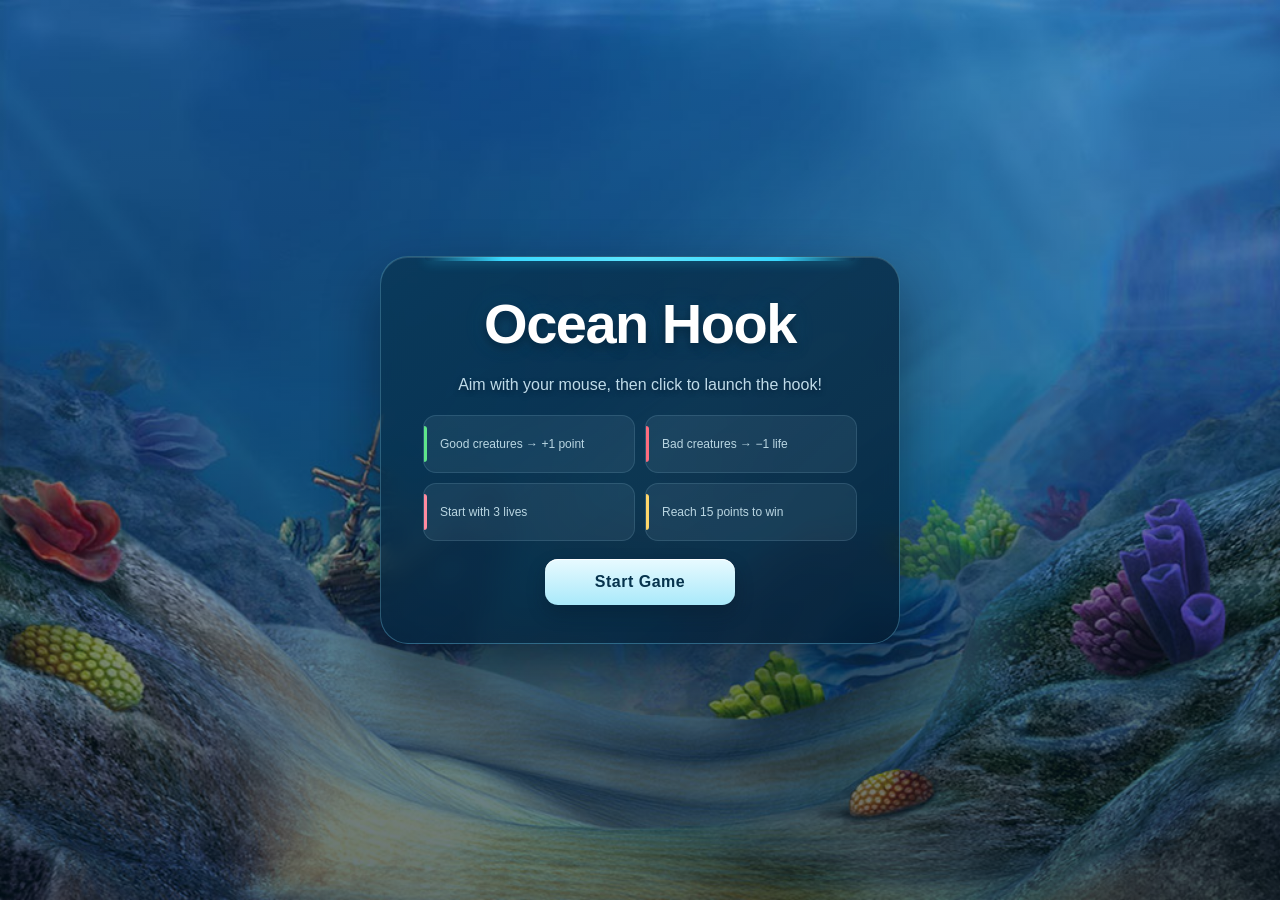
==== commit 993506a1: "update names" ====
--- a/index.html
+++ b/index.html
@@ -22,8 +22,8 @@
 
     <!-- Game rules -->
     <ul class="rules">
-      <li>Good fish → +1 point</li>
-      <li>Bad fish → −1 life</li>
+      <li>Good creatures → +1 point</li>
+      <li>Bad creatures → −1 life</li>
       <li>Start with 3 lives</li>
       <li>Reach 15 points to win</li>
     </ul>
